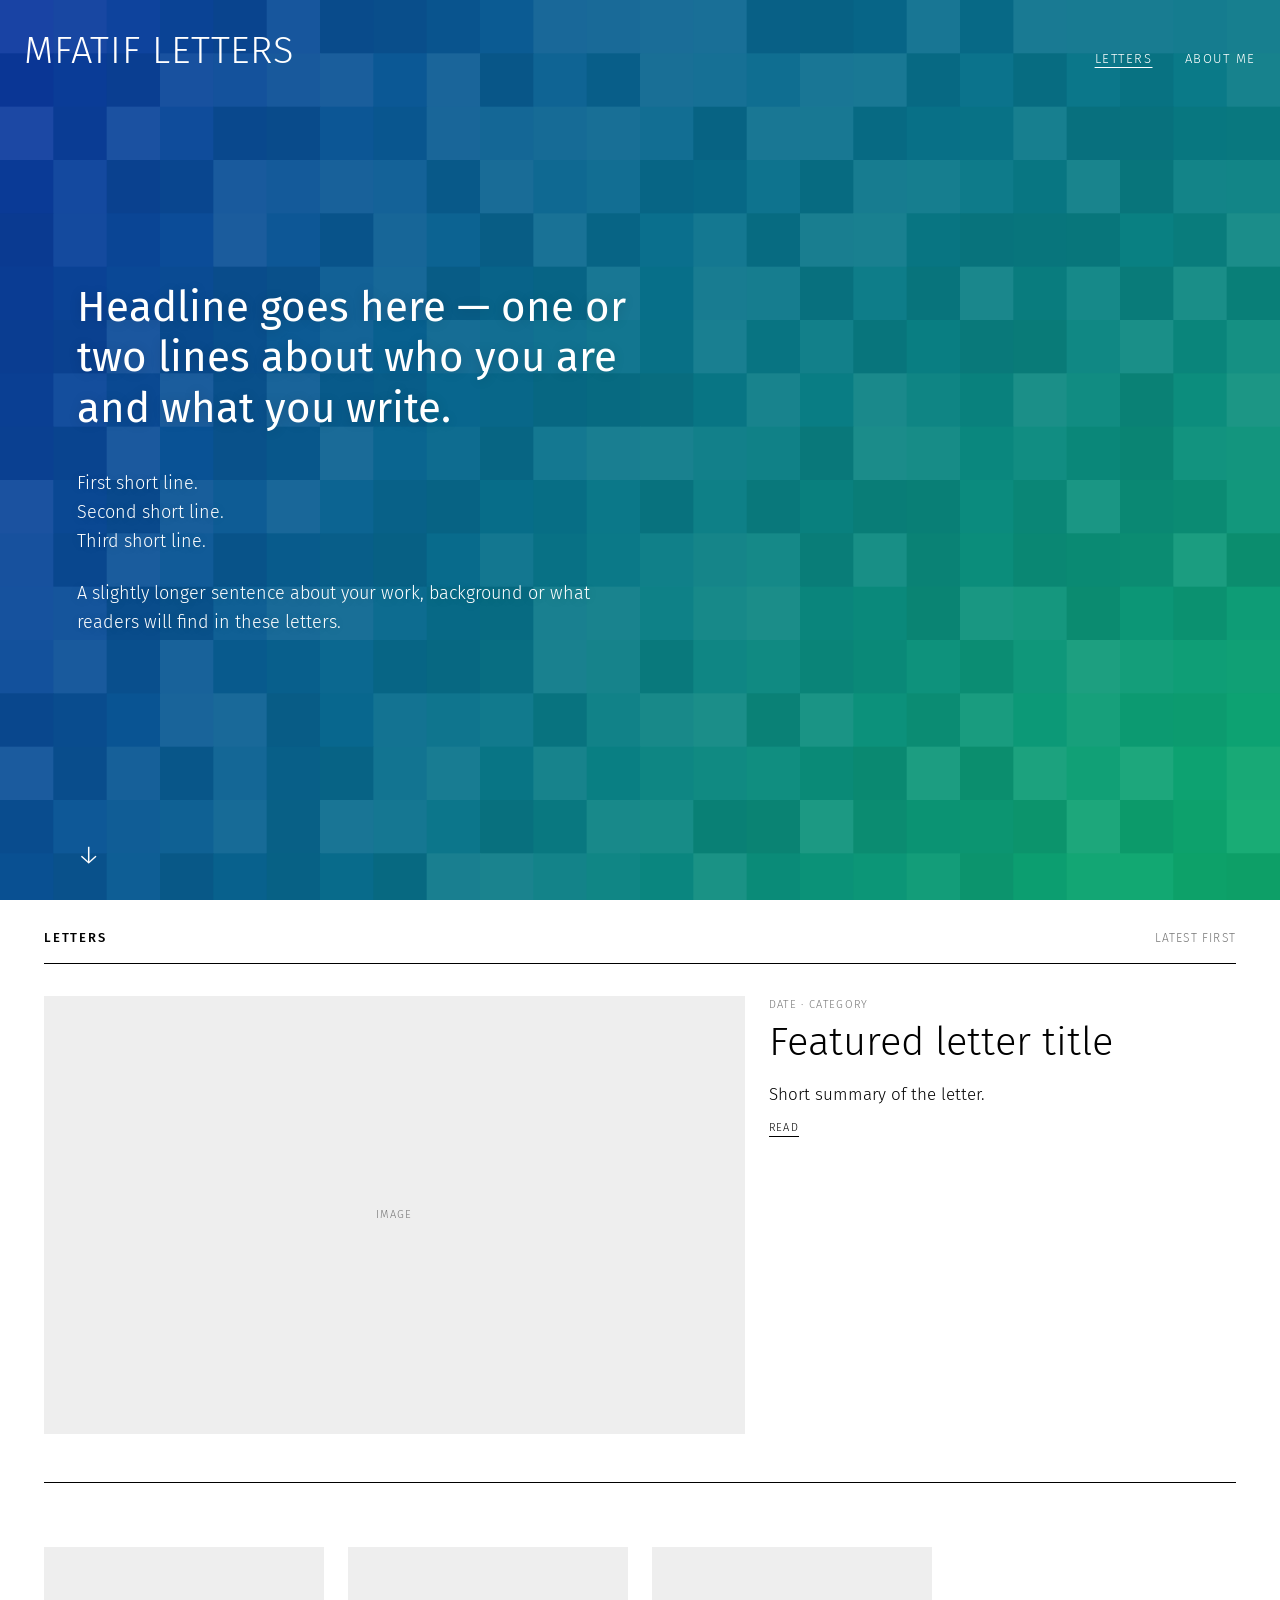
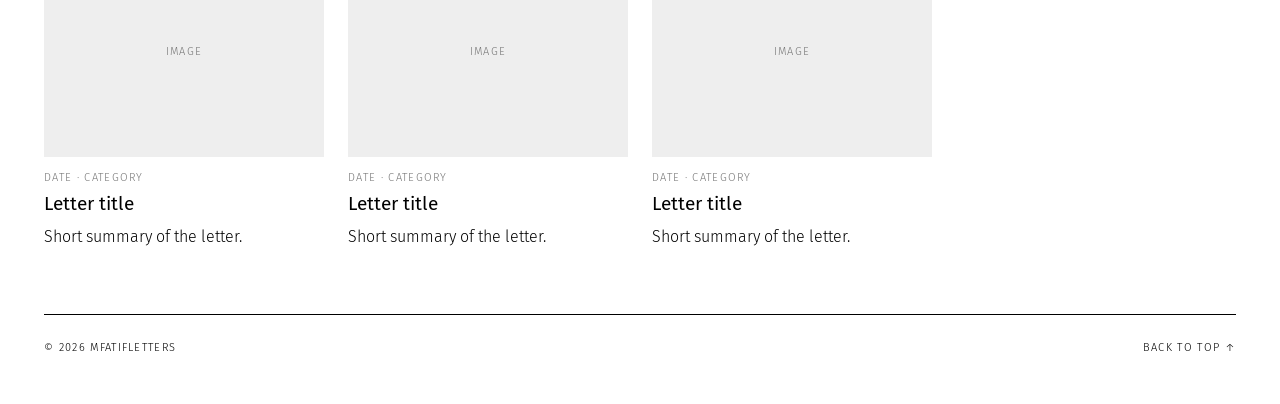
==== index.html @ e20441d6 "Add blue-green tile hero to Letters page and switch to Fira Sans - Full-screen canvas grid that flow" ====
<!doctype html>
<html lang="en">
<head>
  <meta charset="utf-8">
  <meta name="viewport" content="width=device-width, initial-scale=1">
  <title>mfatifletters</title>
  <link rel="preconnect" href="https://fonts.googleapis.com">
  <link rel="preconnect" href="https://fonts.gstatic.com" crossorigin>
  <link href="https://fonts.googleapis.com/css2?family=Fira+Sans:ital,wght@0,300;0,400;0,500;1,300&display=swap" rel="stylesheet">
  <link rel="stylesheet" href="assets/style.css">
</head>
<body id="top">
  <section class="hero">
    <canvas aria-hidden="true"></canvas>
    <div class="hero-bar">
      <a class="hero-name" href="index.html">mfatif letters</a>
      <nav class="hero-nav">
        <a href="index.html" class="active">Letters</a>
        <a href="about.html">About me</a>
      </nav>
    </div>
    <div class="hero-text">
      <h1>Headline goes here &mdash; one or two lines about who you are and what you write.</h1>
      <p>First short line.<br>Second short line.<br>Third short line.</p>
      <p>A slightly longer sentence about your work, background or what readers will find in these letters.</p>
    </div>
    <a class="hero-down" href="#letters" aria-label="Scroll to letters">&darr;</a>
  </section>

  <div class="wrap">
    <main>
      <div class="section-title" id="letters"><h2>Letters</h2><span>Latest first</span></div>

      <!-- Featured (newest) letter -->
      <article class="feature">
        <a href="letters/sample-letter.html" class="thumb"></a>
        <div>
          <div class="meta">Date &middot; Category</div>
          <h2><a href="letters/sample-letter.html">Featured letter title</a></h2>
          <p>Short summary of the letter.</p>
          <a class="more" href="letters/sample-letter.html">Read</a>
        </div>
      </article>

      <!-- All other letters: copy one <article class="card"> block per letter -->
      <section class="grid">
        <article class="card">
          <a href="letters/sample-letter.html" class="thumb"></a>
          <div class="meta">Date &middot; Category</div>
          <h2><a href="letters/sample-letter.html">Letter title</a></h2>
          <p>Short summary of the letter.</p>
        </article>
        <article class="card">
          <a href="letters/sample-letter.html" class="thumb"></a>
          <div class="meta">Date &middot; Category</div>
          <h2><a href="letters/sample-letter.html">Letter title</a></h2>
          <p>Short summary of the letter.</p>
        </article>
        <article class="card">
          <a href="letters/sample-letter.html" class="thumb"></a>
          <div class="meta">Date &middot; Category</div>
          <h2><a href="letters/sample-letter.html">Letter title</a></h2>
          <p>Short summary of the letter.</p>
        </article>
      </section>
    </main>
    <footer class="site-footer">
      <span>&copy; 2026 mfatifletters</span>
      <a href="#top">Back to top &uarr;</a>
    </footer>
  </div>
  <script src="assets/hero.js"></script>
</body>
</html>
---- assets/style.css ----
/* mfatifletters — black & white, after the Socks Studio visual atlas layout */
:root {
  --ink: #000;
  --paper: #fff;
  --grey: #777;
  --empty: #eee;
  --rule: #000;
  --gutter: 24px;
  --sans: "Fira Sans", "Helvetica Neue", Helvetica, Arial, sans-serif;
  --serif: var(--sans);
}

* { box-sizing: border-box; }

html { scroll-behavior: smooth; }
html, body {
  margin: 0;
  background: var(--paper);
  color: var(--ink);
  font-family: var(--sans);
  font-size: 16px;
  font-weight: 300;
  line-height: 1.6;
}

a { color: inherit; text-decoration: none; }
a:hover { text-decoration: underline; }

.wrap { max-width: 1240px; margin: 0 auto; padding: 0 var(--gutter); }

/* Header */
.site-header { border-bottom: 1px solid var(--rule); padding: 36px 0 0; }
.brand {
  display: flex; justify-content: space-between; align-items: flex-end;
  flex-wrap: wrap; gap: 12px; padding-bottom: 24px;
}
.logo {
  font-size: clamp(28px, 4vw, 40px);
  font-weight: 300; letter-spacing: .02em; line-height: 1;
  text-transform: uppercase;
}
.logo:hover { text-decoration: none; }
.tagline { font-style: italic; color: var(--grey); max-width: 320px; margin: 0; }

.nav { border-top: 1px solid var(--rule); display: flex; flex-wrap: wrap; }
.nav a {
  padding: 10px 0; margin-right: 36px;
  font-size: 12px; letter-spacing: .12em; text-transform: uppercase;
}
.nav a.active { font-weight: 500; text-decoration: underline; text-underline-offset: 4px; }

/* Section title bar */
.section-title {
  display: flex; justify-content: space-between; align-items: baseline;
  flex-wrap: wrap; gap: 4px 12px;
  padding: 28px 0 14px; border-bottom: 1px solid var(--rule); margin-bottom: 32px;
}
.section-title h1, .section-title h2 { margin: 0; font-size: 13px; letter-spacing: .14em; text-transform: uppercase; font-weight: 500; }
.section-title span { font-size: 12px; color: var(--grey); text-transform: uppercase; letter-spacing: .1em; }

/* Image box. Empty boxes show a grey "Image" placeholder;
   put an <img> inside to show a picture (shown in black & white). */
.thumb {
  display: block; position: relative; overflow: hidden;
  aspect-ratio: 4 / 3; background: var(--empty); margin-bottom: 12px;
}
.thumb:empty::after {
  content: "Image"; position: absolute; inset: 0;
  display: flex; align-items: center; justify-content: center;
  font-size: 11px; letter-spacing: .12em; text-transform: uppercase; color: var(--grey);
}
.thumb img { width: 100%; height: 100%; object-fit: cover; display: block; filter: grayscale(1) contrast(1.1); }

/* Letter cards */
.grid {
  display: grid;
  grid-template-columns: repeat(auto-fill, minmax(min(260px, 100%), 1fr));
  gap: 48px var(--gutter);
  margin-bottom: 64px;
}
.meta { font-size: 11px; letter-spacing: .12em; text-transform: uppercase; color: var(--grey); margin-bottom: 6px; }
.card h2 { font-size: 19px; line-height: 1.25; margin: 0 0 8px; font-weight: 400; }
.card p { margin: 0; }
.more { display: inline-block; margin-top: 10px; font-size: 11px; letter-spacing: .12em; text-transform: uppercase; border-bottom: 1px solid var(--ink); }
.more:hover { text-decoration: none; }

/* Featured letter (top of the Letters page) */
.feature {
  display: grid; grid-template-columns: minmax(0,3fr) minmax(0,2fr); align-items: start;
  gap: var(--gutter); margin-bottom: 64px; border-bottom: 1px solid var(--rule); padding-bottom: 48px;
}
.feature .thumb { aspect-ratio: 16 / 10; margin: 0; }
.feature h2 { font-size: clamp(26px, 4vw, 40px); line-height: 1.15; font-weight: 300; margin: 0 0 16px; }
.feature p { font-size: 17px; margin: 0; }

/* About page */
.about { display: grid; grid-template-columns: minmax(0,1fr) minmax(0,2fr); align-items: start; gap: 48px; margin-bottom: 80px; }
.about aside { font-size: 12px; letter-spacing: .1em; text-transform: uppercase; }
.about .thumb { aspect-ratio: 3 / 4; margin-bottom: 20px; }
.about dl { margin: 0; }
.about dt { color: var(--grey); margin-top: 16px; }
.about dd { margin: 4px 0 0; }

/* Long text (About body and letter pages) */
.prose { font-size: 18px; line-height: 1.65; }
.prose > :first-child { margin-top: 0; }
.prose h2 {
  font-family: var(--sans); font-size: 13px; letter-spacing: .14em; text-transform: uppercase;
  margin: 40px 0 12px; padding-top: 12px; border-top: 1px solid var(--rule);
}
.prose ul { padding-left: 1.1em; }
.prose li { margin-bottom: 12px; }
.prose blockquote { margin: 32px 0; padding: 0 0 0 20px; border-left: 3px solid var(--ink); font-style: italic; }

/* Single letter page */
.letter { max-width: 760px; margin: 0 auto 80px; }
.letter > .thumb { aspect-ratio: 16 / 9; margin-bottom: 28px; }
.letter h1 { font-size: clamp(30px, 5vw, 48px); line-height: 1.12; font-weight: 300; margin: 8px 0 24px; }
.back { display: inline-block; margin-bottom: 24px; font-size: 11px; letter-spacing: .12em; text-transform: uppercase; }
.source { font-family: var(--sans); font-size: 12px; letter-spacing: .1em; text-transform: uppercase; margin-top: 40px; }
.source a { border-bottom: 1px solid var(--ink); }

/* Footer */
.site-footer {
  border-top: 1px solid var(--rule); padding: 24px 0 48px;
  font-size: 11px; letter-spacing: .12em; text-transform: uppercase;
  display: flex; justify-content: space-between; flex-wrap: wrap; gap: 12px;
}

/* Full-screen tile visual (Letters page) — the only place with colour */
.hero {
  position: relative; min-height: 100vh; min-height: 100svh; overflow: hidden;
  background: linear-gradient(120deg, #0c34a0, #08708c, #0eaa6e);
  color: #fff; display: flex; flex-direction: column; cursor: pointer;
}
.hero canvas { position: absolute; inset: 0; width: 100%; height: 100%; display: block; }
.hero > :not(canvas) { position: relative; }
.hero a { color: #fff; }
.hero-bar {
  display: flex; justify-content: space-between; align-items: baseline; flex-wrap: wrap; gap: 8px 24px;
  padding: 20px var(--gutter);
}
.hero-name { font-size: clamp(26px, 3vw, 38px); font-weight: 300; text-transform: uppercase; letter-spacing: .02em; }
.hero-name:hover { text-decoration: none; }
.hero-nav a { margin-left: 28px; font-size: 13px; letter-spacing: .12em; text-transform: uppercase; }
.hero-nav a:first-child { margin-left: 0; }
.hero-nav a.active { text-decoration: underline; text-underline-offset: 4px; }
.hero-text {
  max-width: 720px; margin: auto 0; padding: 40px var(--gutter) 40px max(var(--gutter), 6vw);
  text-shadow: 0 1px 12px rgba(0, 0, 0, .15); cursor: auto;
}
.hero-text h1 { font-size: clamp(28px, 3.4vw, 42px); font-weight: 400; line-height: 1.2; margin: 0 0 36px; }
.hero-text p { font-size: 18px; margin: 0 0 24px; max-width: 560px; }
.hero-down {
  align-self: flex-start; margin: 0 0 32px max(var(--gutter), 6vw);
  font-size: 26px; line-height: 1;
}
.hero-down:hover { text-decoration: none; transform: translateY(3px); }

@media (max-width: 760px) {
  :root { --gutter: 16px; }
  .feature, .about { grid-template-columns: minmax(0,1fr); }
}
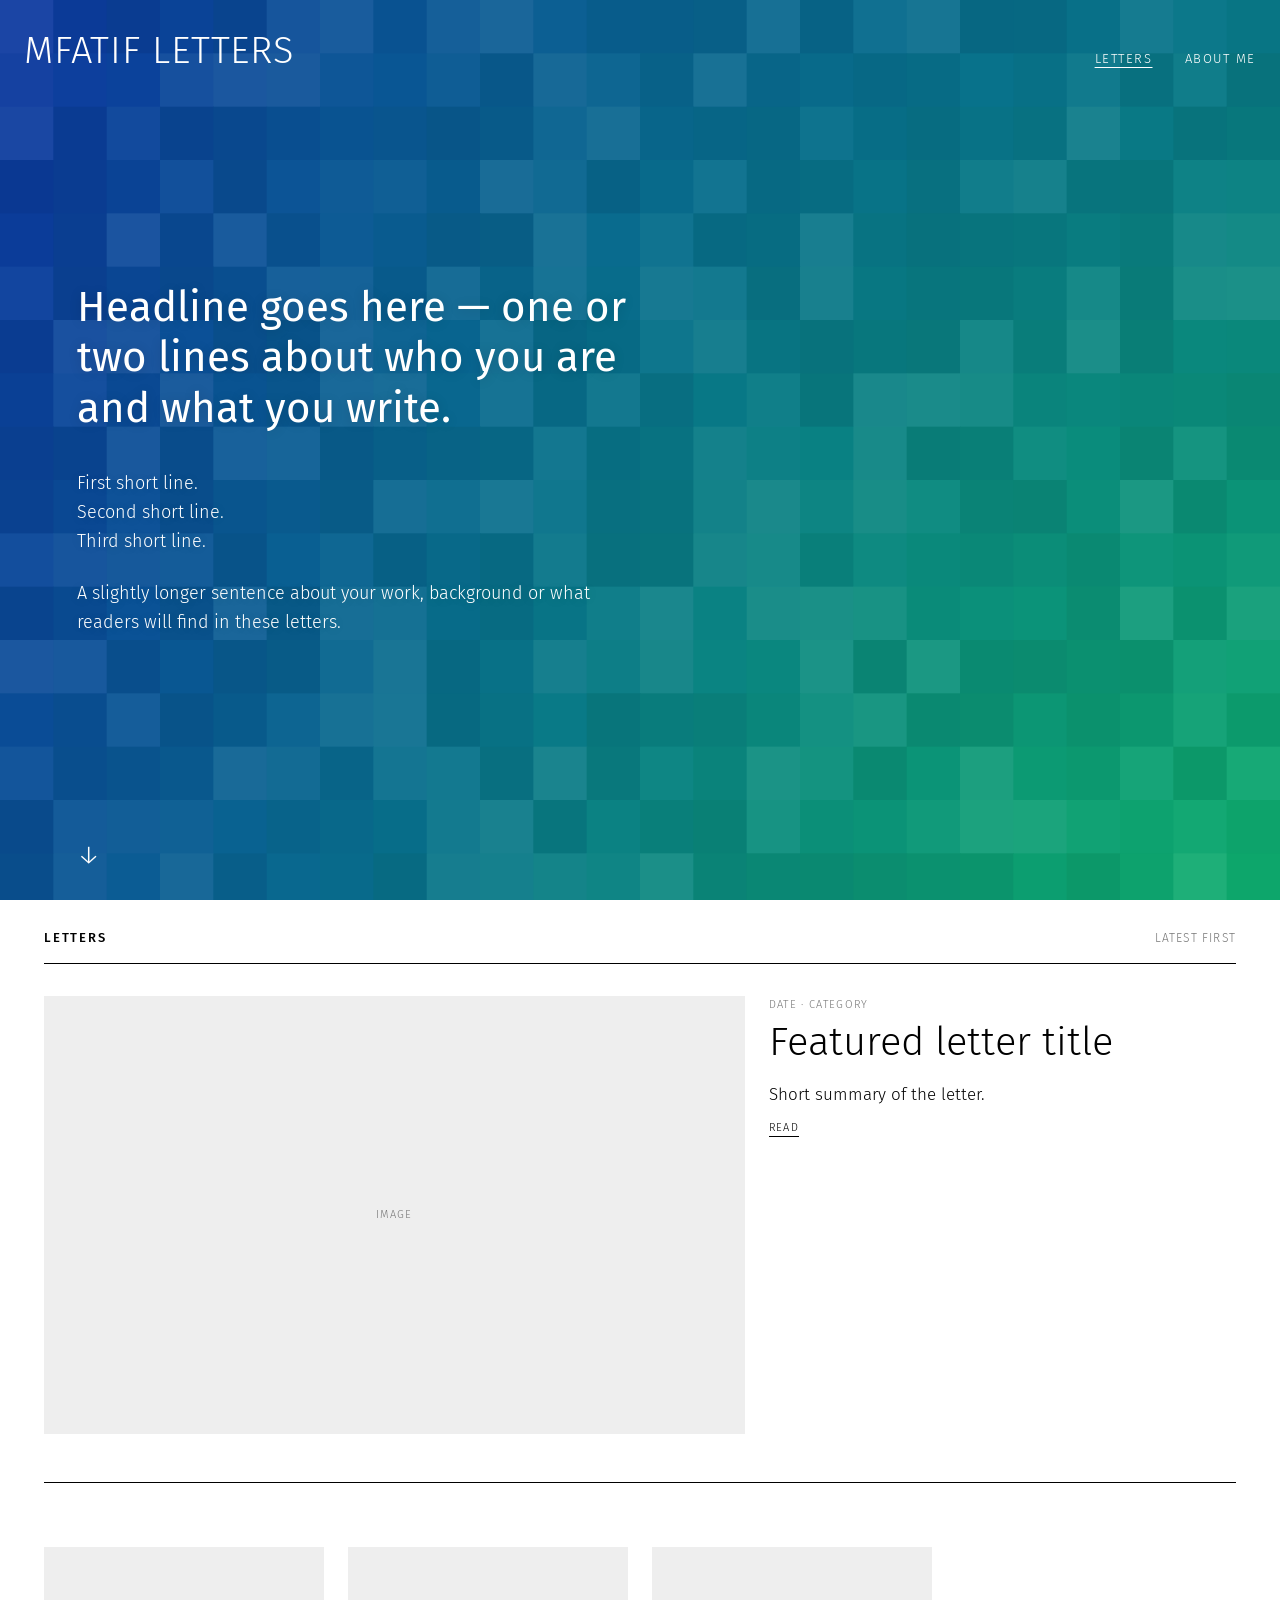
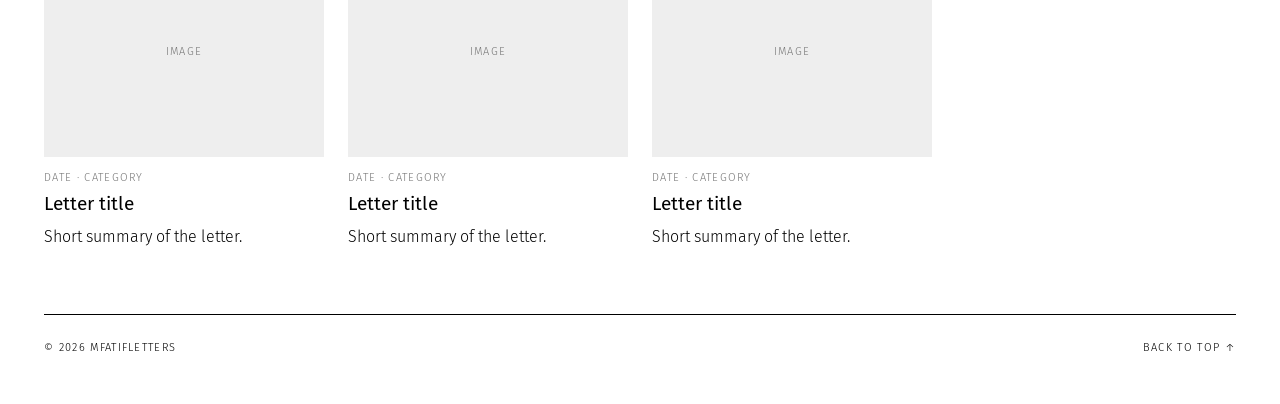
==== commit 48c5155a: "Version asset links so browsers fetch fresh CSS/JS after each update GitHub Pages lets browsers cach" ====
--- a/index.html
+++ b/index.html
@@ -7,7 +7,7 @@
   <link rel="preconnect" href="https://fonts.googleapis.com">
   <link rel="preconnect" href="https://fonts.gstatic.com" crossorigin>
   <link href="https://fonts.googleapis.com/css2?family=Fira+Sans:ital,wght@0,300;0,400;0,500;1,300&display=swap" rel="stylesheet">
-  <link rel="stylesheet" href="assets/style.css">
+  <link rel="stylesheet" href="assets/style.css?v=202610271612">
 </head>
 <body id="top">
   <section class="hero">
@@ -69,6 +69,6 @@
       <a href="#top">Back to top &uarr;</a>
     </footer>
   </div>
-  <script src="assets/hero.js"></script>
+  <script src="assets/hero.js?v=202610271612"></script>
 </body>
 </html>
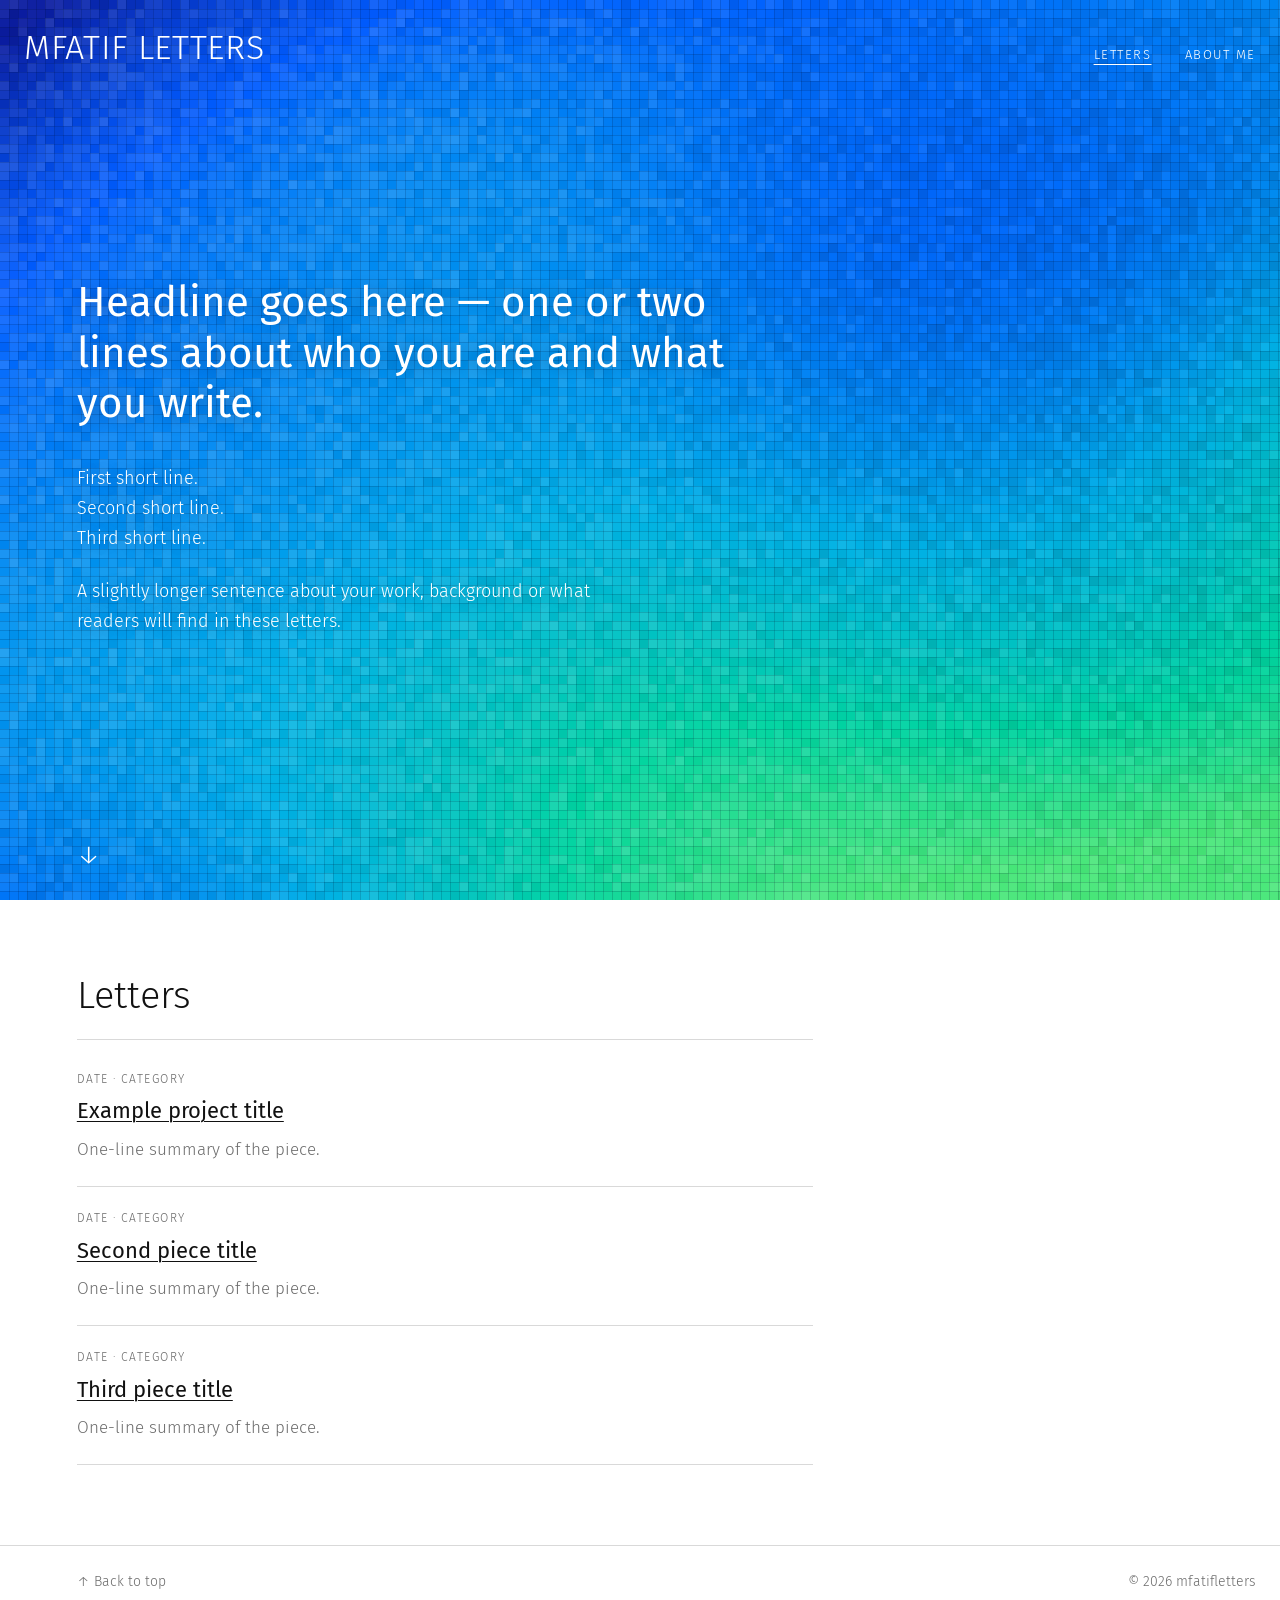
==== commit 28e74f88: "Finer, more vibrant tile hero; text-only Letters list; plain project and About pages - Hero: 9px til" ====
--- a/index.html
+++ b/index.html
@@ -7,18 +7,18 @@
   <link rel="preconnect" href="https://fonts.googleapis.com">
   <link rel="preconnect" href="https://fonts.gstatic.com" crossorigin>
   <link href="https://fonts.googleapis.com/css2?family=Fira+Sans:ital,wght@0,300;0,400;0,500;1,300&display=swap" rel="stylesheet">
-  <link rel="stylesheet" href="assets/style.css?v=202610271612">
+  <link rel="stylesheet" href="assets/style.css?v=202610271624">
 </head>
 <body id="top">
   <section class="hero">
     <canvas aria-hidden="true"></canvas>
-    <div class="hero-bar">
-      <a class="hero-name" href="index.html">mfatif letters</a>
-      <nav class="hero-nav">
-        <a href="index.html" class="active">Letters</a>
+    <header class="top">
+      <a class="name" href="index.html">mfatif letters</a>
+      <nav class="menu">
+        <a href="index.html#letters" class="active">Letters</a>
         <a href="about.html">About me</a>
       </nav>
-    </div>
+    </header>
     <div class="hero-text">
       <h1>Headline goes here &mdash; one or two lines about who you are and what you write.</h1>
       <p>First short line.<br>Second short line.<br>Third short line.</p>
@@ -27,48 +27,32 @@
     <a class="hero-down" href="#letters" aria-label="Scroll to letters">&darr;</a>
   </section>
 
-  <div class="wrap">
-    <main>
-      <div class="section-title" id="letters"><h2>Letters</h2><span>Latest first</span></div>
+  <main class="page" id="letters">
+    <h2 class="section-head">Letters</h2>
+    <!-- One <li> per piece of writing, newest first. Each title links to its own page in letters/. -->
+    <ul class="letters">
+      <li>
+        <span class="date">Date &middot; Category</span>
+        <a href="letters/example-project.html">Example project title</a>
+        <p>One-line summary of the piece.</p>
+      </li>
+      <li>
+        <span class="date">Date &middot; Category</span>
+        <a href="letters/example-project.html">Second piece title</a>
+        <p>One-line summary of the piece.</p>
+      </li>
+      <li>
+        <span class="date">Date &middot; Category</span>
+        <a href="letters/example-project.html">Third piece title</a>
+        <p>One-line summary of the piece.</p>
+      </li>
+    </ul>
+  </main>
 
-      <!-- Featured (newest) letter -->
-      <article class="feature">
-        <a href="letters/sample-letter.html" class="thumb"></a>
-        <div>
-          <div class="meta">Date &middot; Category</div>
-          <h2><a href="letters/sample-letter.html">Featured letter title</a></h2>
-          <p>Short summary of the letter.</p>
-          <a class="more" href="letters/sample-letter.html">Read</a>
-        </div>
-      </article>
-
-      <!-- All other letters: copy one <article class="card"> block per letter -->
-      <section class="grid">
-        <article class="card">
-          <a href="letters/sample-letter.html" class="thumb"></a>
-          <div class="meta">Date &middot; Category</div>
-          <h2><a href="letters/sample-letter.html">Letter title</a></h2>
-          <p>Short summary of the letter.</p>
-        </article>
-        <article class="card">
-          <a href="letters/sample-letter.html" class="thumb"></a>
-          <div class="meta">Date &middot; Category</div>
-          <h2><a href="letters/sample-letter.html">Letter title</a></h2>
-          <p>Short summary of the letter.</p>
-        </article>
-        <article class="card">
-          <a href="letters/sample-letter.html" class="thumb"></a>
-          <div class="meta">Date &middot; Category</div>
-          <h2><a href="letters/sample-letter.html">Letter title</a></h2>
-          <p>Short summary of the letter.</p>
-        </article>
-      </section>
-    </main>
-    <footer class="site-footer">
-      <span>&copy; 2026 mfatifletters</span>
-      <a href="#top">Back to top &uarr;</a>
-    </footer>
-  </div>
-  <script src="assets/hero.js?v=202610271612"></script>
+  <footer class="foot">
+    <a href="#top">&uarr; Back to top</a>
+    <span>&copy; 2026 mfatifletters</span>
+  </footer>
+  <script src="assets/hero.js?v=202610271624"></script>
 </body>
 </html>
--- a/assets/style.css
+++ b/assets/style.css
@@ -1,13 +1,17 @@
-/* mfatifletters — black & white, after the Socks Studio visual atlas layout */
+/* mfatifletters — black & white with a touch of blue → green */
 :root {
-  --ink: #000;
+  --ink: #111;
   --paper: #fff;
-  --grey: #777;
+  --grey: #6b6b6b;
+  --line: #d9d9d9;
   --empty: #eee;
-  --rule: #000;
+  --blue: #005cff;
+  --teal: #00a7c4;
+  --green: #00c98a;
+  --accent: linear-gradient(90deg, var(--blue), var(--teal), var(--green));
   --gutter: 24px;
+  --indent: max(var(--gutter), 6vw);
   --sans: "Fira Sans", "Helvetica Neue", Helvetica, Arial, sans-serif;
-  --serif: var(--sans);
 }
 
 * { box-sizing: border-box; }
@@ -18,146 +22,89 @@
   background: var(--paper);
   color: var(--ink);
   font-family: var(--sans);
-  font-size: 16px;
+  font-size: 17px;
   font-weight: 300;
-  line-height: 1.6;
+  line-height: 1.65;
 }
 
-a { color: inherit; text-decoration: none; }
-a:hover { text-decoration: underline; }
+a { color: inherit; text-decoration: underline; text-decoration-thickness: 1px; text-underline-offset: 3px; }
+a:hover { color: var(--blue); text-decoration-color: var(--green); }
 
-.wrap { max-width: 1240px; margin: 0 auto; padding: 0 var(--gutter); }
+/* Header on About and project pages */
+.top {
+  display: flex; justify-content: space-between; align-items: baseline; flex-wrap: wrap; gap: 8px 24px;
+  padding: 20px var(--gutter);
+  position: relative;
+}
+.top::after { content: ""; position: absolute; left: 0; right: 0; bottom: 0; height: 2px; background: var(--accent); }
+.name { font-size: clamp(24px, 3vw, 34px); text-transform: uppercase; letter-spacing: .02em; text-decoration: none; }
+.name:hover { color: inherit; }
+.menu a { margin-left: 28px; font-size: 13px; letter-spacing: .12em; text-transform: uppercase; text-decoration: none; }
+.menu a:first-child { margin-left: 0; }
+.menu a.active, .menu a:hover { text-decoration: underline; text-decoration-color: var(--teal); text-underline-offset: 5px; }
 
-/* Header */
-.site-header { border-bottom: 1px solid var(--rule); padding: 36px 0 0; }
-.brand {
-  display: flex; justify-content: space-between; align-items: flex-end;
-  flex-wrap: wrap; gap: 12px; padding-bottom: 24px;
-}
-.logo {
-  font-size: clamp(28px, 4vw, 40px);
-  font-weight: 300; letter-spacing: .02em; line-height: 1;
-  text-transform: uppercase;
-}
-.logo:hover { text-decoration: none; }
-.tagline { font-style: italic; color: var(--grey); max-width: 320px; margin: 0; }
+/* Main column, left-aligned like the hero text */
+.page { max-width: calc(760px + var(--indent)); padding: 64px var(--gutter) 40px var(--indent); }
 
-.nav { border-top: 1px solid var(--rule); display: flex; flex-wrap: wrap; }
-.nav a {
-  padding: 10px 0; margin-right: 36px;
-  font-size: 12px; letter-spacing: .12em; text-transform: uppercase;
-}
-.nav a.active { font-weight: 500; text-decoration: underline; text-underline-offset: 4px; }
+/* Letters list (main page) — text only */
+.section-head { font-size: clamp(26px, 3vw, 38px); font-weight: 300; margin: 0 0 8px; padding-bottom: 12px; border-bottom: 1px solid var(--line); }
+.letters { list-style: none; margin: 0 0 40px; padding: 0; }
+.letters li { padding: 22px 0; border-bottom: 1px solid var(--line); }
+.letters .date { display: block; font-size: 12px; letter-spacing: .12em; text-transform: uppercase; color: var(--grey); margin-bottom: 4px; }
+.letters a { font-size: 22px; font-weight: 400; }
+.letters p { margin: 6px 0 0; color: var(--grey); }
 
-/* Section title bar */
-.section-title {
-  display: flex; justify-content: space-between; align-items: baseline;
-  flex-wrap: wrap; gap: 4px 12px;
-  padding: 28px 0 14px; border-bottom: 1px solid var(--rule); margin-bottom: 32px;
-}
-.section-title h1, .section-title h2 { margin: 0; font-size: 13px; letter-spacing: .14em; text-transform: uppercase; font-weight: 500; }
-.section-title span { font-size: 12px; color: var(--grey); text-transform: uppercase; letter-spacing: .1em; }
-
-/* Image box. Empty boxes show a grey "Image" placeholder;
-   put an <img> inside to show a picture (shown in black & white). */
-.thumb {
-  display: block; position: relative; overflow: hidden;
-  aspect-ratio: 4 / 3; background: var(--empty); margin-bottom: 12px;
-}
-.thumb:empty::after {
-  content: "Image"; position: absolute; inset: 0;
-  display: flex; align-items: center; justify-content: center;
-  font-size: 11px; letter-spacing: .12em; text-transform: uppercase; color: var(--grey);
-}
-.thumb img { width: 100%; height: 100%; object-fit: cover; display: block; filter: grayscale(1) contrast(1.1); }
-
-/* Letter cards */
-.grid {
-  display: grid;
-  grid-template-columns: repeat(auto-fill, minmax(min(260px, 100%), 1fr));
-  gap: 48px var(--gutter);
-  margin-bottom: 64px;
-}
-.meta { font-size: 11px; letter-spacing: .12em; text-transform: uppercase; color: var(--grey); margin-bottom: 6px; }
-.card h2 { font-size: 19px; line-height: 1.25; margin: 0 0 8px; font-weight: 400; }
-.card p { margin: 0; }
-.more { display: inline-block; margin-top: 10px; font-size: 11px; letter-spacing: .12em; text-transform: uppercase; border-bottom: 1px solid var(--ink); }
-.more:hover { text-decoration: none; }
-
-/* Featured letter (top of the Letters page) */
-.feature {
-  display: grid; grid-template-columns: minmax(0,3fr) minmax(0,2fr); align-items: start;
-  gap: var(--gutter); margin-bottom: 64px; border-bottom: 1px solid var(--rule); padding-bottom: 48px;
-}
-.feature .thumb { aspect-ratio: 16 / 10; margin: 0; }
-.feature h2 { font-size: clamp(26px, 4vw, 40px); line-height: 1.15; font-weight: 300; margin: 0 0 16px; }
-.feature p { font-size: 17px; margin: 0; }
+/* Project page */
+.back { display: inline-block; margin-bottom: 32px; font-size: 13px; letter-spacing: .1em; text-transform: uppercase; text-decoration: none; }
+.meta { font-size: 12px; letter-spacing: .12em; text-transform: uppercase; color: var(--grey); margin: 0 0 8px; }
+.page h1 { font-size: clamp(30px, 3.6vw, 44px); font-weight: 400; line-height: 1.2; margin: 0 0 32px; }
+.prose p { margin: 0 0 22px; }
+.prose h2 { font-size: 22px; font-weight: 400; margin: 44px 0 12px; }
+.prose ul { padding-left: 1.1em; margin: 0 0 22px; }
+.prose li { margin-bottom: 10px; }
+.prose blockquote { margin: 32px 0; padding: 4px 0 4px 20px; border-left: 2px solid var(--teal); color: var(--grey); }
+.prose .lead { font-size: 20px; }
 
 /* About page */
-.about { display: grid; grid-template-columns: minmax(0,1fr) minmax(0,2fr); align-items: start; gap: 48px; margin-bottom: 80px; }
-.about aside { font-size: 12px; letter-spacing: .1em; text-transform: uppercase; }
-.about .thumb { aspect-ratio: 3 / 4; margin-bottom: 20px; }
-.about dl { margin: 0; }
-.about dt { color: var(--grey); margin-top: 16px; }
-.about dd { margin: 4px 0 0; }
-
-/* Long text (About body and letter pages) */
-.prose { font-size: 18px; line-height: 1.65; }
-.prose > :first-child { margin-top: 0; }
-.prose h2 {
-  font-family: var(--sans); font-size: 13px; letter-spacing: .14em; text-transform: uppercase;
-  margin: 40px 0 12px; padding-top: 12px; border-top: 1px solid var(--rule);
+.about { display: grid; grid-template-columns: minmax(0, 280px) minmax(0, 1fr); gap: 48px; align-items: start; max-width: calc(1000px + var(--indent)); }
+.portrait { aspect-ratio: 3 / 4; background: var(--empty); position: relative; overflow: hidden; }
+.portrait:empty::after {
+  content: "Portrait"; position: absolute; inset: 0; display: flex; align-items: center; justify-content: center;
+  font-size: 12px; letter-spacing: .12em; text-transform: uppercase; color: var(--grey);
 }
-.prose ul { padding-left: 1.1em; }
-.prose li { margin-bottom: 12px; }
-.prose blockquote { margin: 32px 0; padding: 0 0 0 20px; border-left: 3px solid var(--ink); font-style: italic; }
-
-/* Single letter page */
-.letter { max-width: 760px; margin: 0 auto 80px; }
-.letter > .thumb { aspect-ratio: 16 / 9; margin-bottom: 28px; }
-.letter h1 { font-size: clamp(30px, 5vw, 48px); line-height: 1.12; font-weight: 300; margin: 8px 0 24px; }
-.back { display: inline-block; margin-bottom: 24px; font-size: 11px; letter-spacing: .12em; text-transform: uppercase; }
-.source { font-family: var(--sans); font-size: 12px; letter-spacing: .1em; text-transform: uppercase; margin-top: 40px; }
-.source a { border-bottom: 1px solid var(--ink); }
+.portrait img { width: 100%; height: 100%; object-fit: cover; display: block; }
 
 /* Footer */
-.site-footer {
-  border-top: 1px solid var(--rule); padding: 24px 0 48px;
-  font-size: 11px; letter-spacing: .12em; text-transform: uppercase;
+.foot {
   display: flex; justify-content: space-between; flex-wrap: wrap; gap: 12px;
+  padding: 24px var(--gutter) 40px var(--indent); border-top: 1px solid var(--line);
+  font-size: 14px; color: var(--grey);
 }
+.foot a { text-decoration: none; }
 
-/* Full-screen tile visual (Letters page) — the only place with colour */
+/* Full-screen tile visual (main page) */
 .hero {
   position: relative; min-height: 100vh; min-height: 100svh; overflow: hidden;
-  background: linear-gradient(120deg, #0c34a0, #08708c, #0eaa6e);
+  background: linear-gradient(120deg, #0a1ca0, #005cff, #00b0e6, #00d4a0);
   color: #fff; display: flex; flex-direction: column; cursor: pointer;
 }
-.hero canvas { position: absolute; inset: 0; width: 100%; height: 100%; display: block; }
+.hero canvas { position: absolute; inset: 0; display: block; }
 .hero > :not(canvas) { position: relative; }
 .hero a { color: #fff; }
-.hero-bar {
-  display: flex; justify-content: space-between; align-items: baseline; flex-wrap: wrap; gap: 8px 24px;
-  padding: 20px var(--gutter);
-}
-.hero-name { font-size: clamp(26px, 3vw, 38px); font-weight: 300; text-transform: uppercase; letter-spacing: .02em; }
-.hero-name:hover { text-decoration: none; }
-.hero-nav a { margin-left: 28px; font-size: 13px; letter-spacing: .12em; text-transform: uppercase; }
-.hero-nav a:first-child { margin-left: 0; }
-.hero-nav a.active { text-decoration: underline; text-underline-offset: 4px; }
+.hero .top::after { display: none; }
+.hero .menu a.active, .hero .menu a:hover { text-decoration-color: #fff; }
 .hero-text {
-  max-width: 720px; margin: auto 0; padding: 40px var(--gutter) 40px max(var(--gutter), 6vw);
-  text-shadow: 0 1px 12px rgba(0, 0, 0, .15); cursor: auto;
+  max-width: 760px; margin: auto 0; padding: 40px var(--gutter) 40px var(--indent);
+  text-shadow: 0 1px 18px rgba(0, 10, 50, .35); cursor: auto;
 }
 .hero-text h1 { font-size: clamp(28px, 3.4vw, 42px); font-weight: 400; line-height: 1.2; margin: 0 0 36px; }
 .hero-text p { font-size: 18px; margin: 0 0 24px; max-width: 560px; }
-.hero-down {
-  align-self: flex-start; margin: 0 0 32px max(var(--gutter), 6vw);
-  font-size: 26px; line-height: 1;
-}
-.hero-down:hover { text-decoration: none; transform: translateY(3px); }
+.hero-down { align-self: flex-start; margin: 0 0 32px var(--indent); font-size: 26px; line-height: 1; text-decoration: none; }
+.hero-down:hover { transform: translateY(3px); }
 
 @media (max-width: 760px) {
-  :root { --gutter: 16px; }
-  .feature, .about { grid-template-columns: minmax(0,1fr); }
+  :root { --gutter: 18px; }
+  .page { padding-top: 44px; }
+  .about { grid-template-columns: minmax(0, 1fr); gap: 28px; }
+  .portrait { max-width: 280px; }
 }
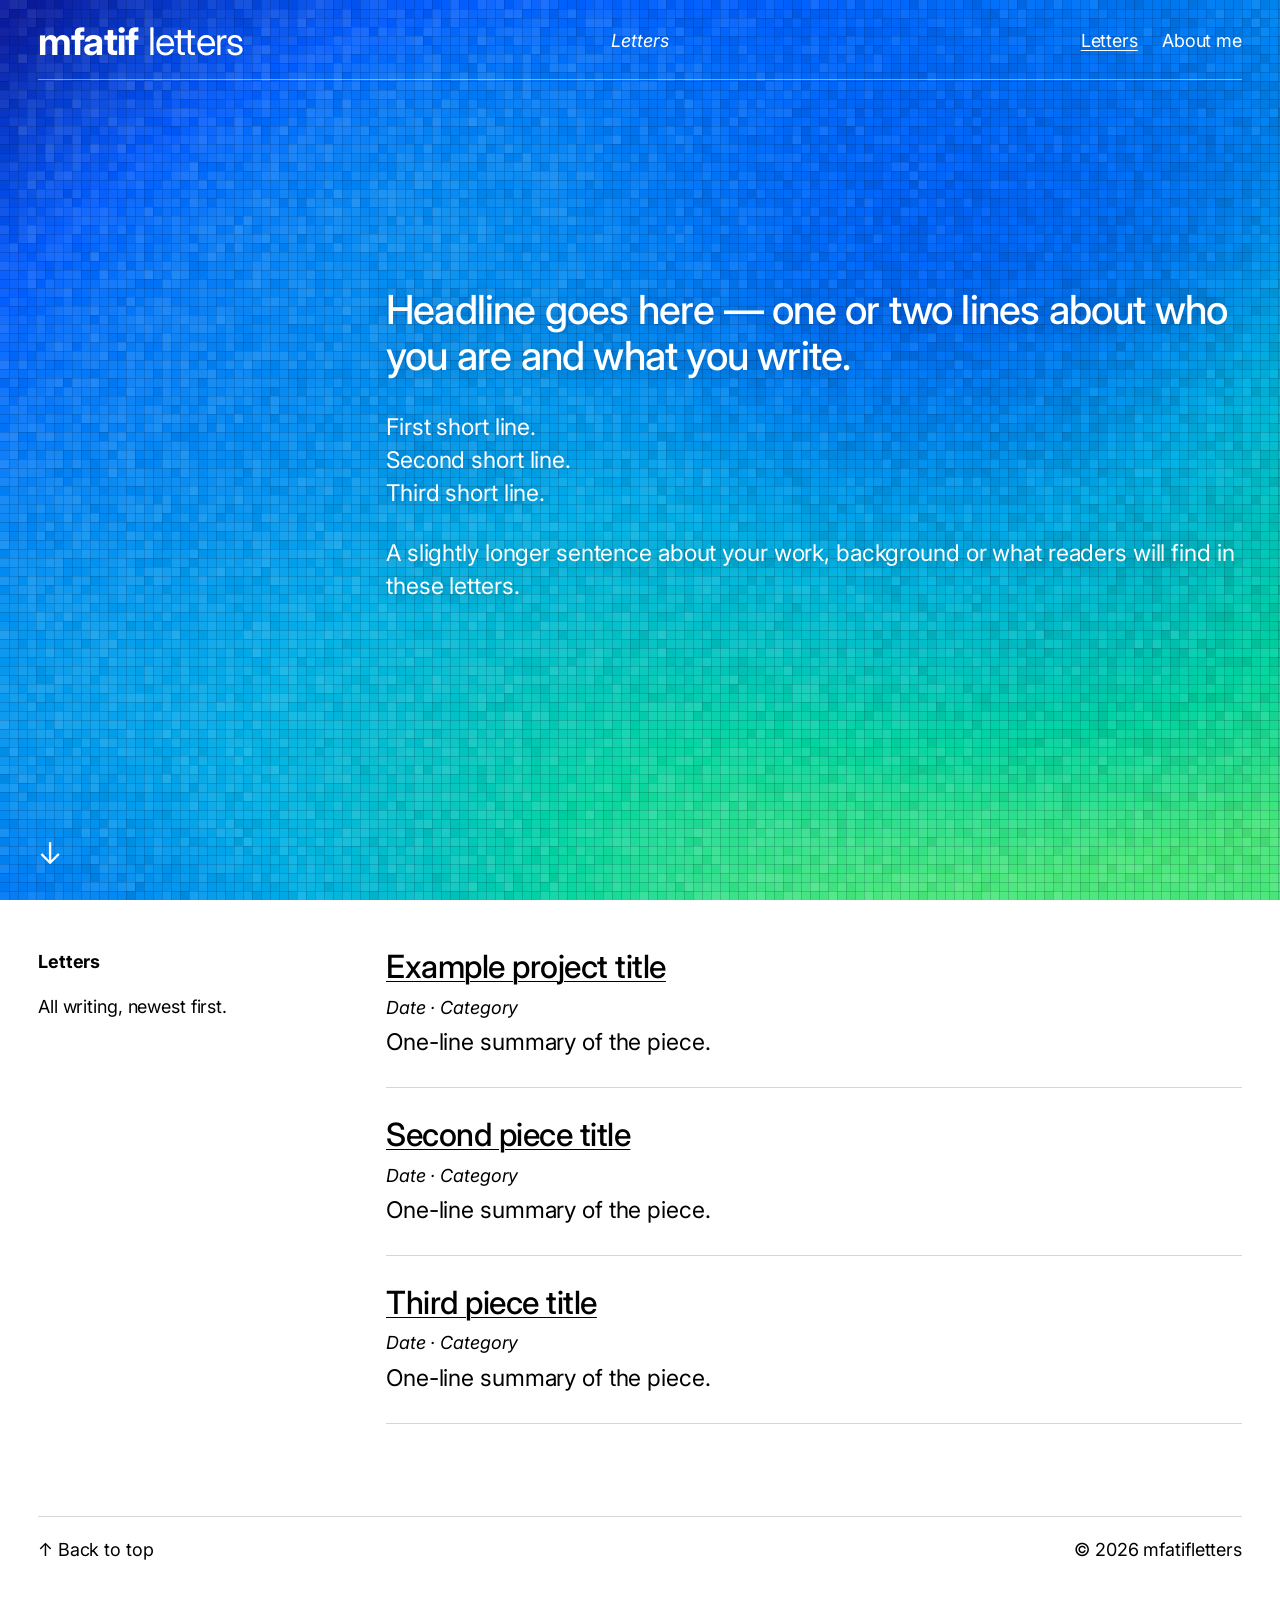
==== commit 23b3d92a: "Apply e-flux-style typography and layout to all pages - Inter at 23px regular, tight leading; bold f" ====
--- a/index.html
+++ b/index.html
@@ -6,14 +6,15 @@
   <title>mfatifletters</title>
   <link rel="preconnect" href="https://fonts.googleapis.com">
   <link rel="preconnect" href="https://fonts.gstatic.com" crossorigin>
-  <link href="https://fonts.googleapis.com/css2?family=Fira+Sans:ital,wght@0,300;0,400;0,500;1,300&display=swap" rel="stylesheet">
-  <link rel="stylesheet" href="assets/style.css?v=202610271624">
+  <link href="https://fonts.googleapis.com/css2?family=Inter:ital,wght@0,400;0,500;0,700;1,400&display=swap" rel="stylesheet">
+  <link rel="stylesheet" href="assets/style.css?v=202610271630">
 </head>
 <body id="top">
   <section class="hero">
     <canvas aria-hidden="true"></canvas>
     <header class="top">
-      <a class="name" href="index.html">mfatif letters</a>
+      <a class="name" href="index.html"><b>mfatif</b> letters</a>
+      <span class="crumb">Letters</span>
       <nav class="menu">
         <a href="index.html#letters" class="active">Letters</a>
         <a href="about.html">About me</a>
@@ -27,32 +28,37 @@
     <a class="hero-down" href="#letters" aria-label="Scroll to letters">&darr;</a>
   </section>
 
-  <main class="page" id="letters">
-    <h2 class="section-head">Letters</h2>
-    <!-- One <li> per piece of writing, newest first. Each title links to its own page in letters/. -->
-    <ul class="letters">
-      <li>
-        <span class="date">Date &middot; Category</span>
-        <a href="letters/example-project.html">Example project title</a>
-        <p>One-line summary of the piece.</p>
-      </li>
-      <li>
-        <span class="date">Date &middot; Category</span>
-        <a href="letters/example-project.html">Second piece title</a>
-        <p>One-line summary of the piece.</p>
-      </li>
-      <li>
-        <span class="date">Date &middot; Category</span>
-        <a href="letters/example-project.html">Third piece title</a>
-        <p>One-line summary of the piece.</p>
-      </li>
-    </ul>
+  <main class="layout" id="letters">
+    <aside class="side">
+      <h2>Letters</h2>
+      <p>All writing, newest first.</p>
+    </aside>
+    <div class="body">
+      <!-- One <li> per piece of writing, newest first. Each title links to its own page in letters/. -->
+      <ul class="letters">
+        <li>
+          <a href="letters/example-project.html">Example project title</a>
+          <span class="meta">Date &middot; Category</span>
+          <p>One-line summary of the piece.</p>
+        </li>
+        <li>
+          <a href="letters/example-project.html">Second piece title</a>
+          <span class="meta">Date &middot; Category</span>
+          <p>One-line summary of the piece.</p>
+        </li>
+        <li>
+          <a href="letters/example-project.html">Third piece title</a>
+          <span class="meta">Date &middot; Category</span>
+          <p>One-line summary of the piece.</p>
+        </li>
+      </ul>
+    </div>
   </main>
 
   <footer class="foot">
     <a href="#top">&uarr; Back to top</a>
     <span>&copy; 2026 mfatifletters</span>
   </footer>
-  <script src="assets/hero.js?v=202610271624"></script>
+  <script src="assets/hero.js?v=202610271630"></script>
 </body>
 </html>
--- a/assets/style.css
+++ b/assets/style.css
@@ -1,17 +1,18 @@
-/* mfatifletters — black & white with a touch of blue → green */
+/* mfatifletters — e-flux-style type and layout: black & white with a touch of blue → green */
 :root {
-  --ink: #111;
+  --ink: #000;
   --paper: #fff;
   --grey: #6b6b6b;
-  --line: #d9d9d9;
+  --line: #d6d6d6;
   --empty: #eee;
   --blue: #005cff;
   --teal: #00a7c4;
   --green: #00c98a;
   --accent: linear-gradient(90deg, var(--blue), var(--teal), var(--green));
-  --gutter: 24px;
-  --indent: max(var(--gutter), 6vw);
-  --sans: "Fira Sans", "Helvetica Neue", Helvetica, Arial, sans-serif;
+  --gutter: 38px;
+  --side: 300px;          /* left details column */
+  --body: 1120px;         /* max width of the main text column */
+  --sans: "Inter", "Helvetica Neue", Helvetica, Arial, sans-serif;
 }
 
 * { box-sizing: border-box; }
@@ -22,63 +23,71 @@
   background: var(--paper);
   color: var(--ink);
   font-family: var(--sans);
-  font-size: 17px;
-  font-weight: 300;
-  line-height: 1.65;
+  font-size: 23px;
+  font-weight: 400;
+  line-height: 1.42;
+  letter-spacing: -0.005em;
 }
 
 a { color: inherit; text-decoration: underline; text-decoration-thickness: 1px; text-underline-offset: 3px; }
 a:hover { color: var(--blue); text-decoration-color: var(--green); }
+b, strong { font-weight: 700; }
 
-/* Header on About and project pages */
+/* Header: "mfatif letters" left, current page in italics centre, menu right */
 .top {
-  display: flex; justify-content: space-between; align-items: baseline; flex-wrap: wrap; gap: 8px 24px;
-  padding: 20px var(--gutter);
-  position: relative;
+  display: grid; grid-template-columns: 1fr auto 1fr; align-items: center; gap: 12px 24px;
+  padding: 22px var(--gutter) 20px;
+  background: var(--paper);
+  position: sticky; top: 0; z-index: 10;
 }
-.top::after { content: ""; position: absolute; left: 0; right: 0; bottom: 0; height: 2px; background: var(--accent); }
-.name { font-size: clamp(24px, 3vw, 34px); text-transform: uppercase; letter-spacing: .02em; text-decoration: none; }
+.top::after { content: ""; position: absolute; left: var(--gutter); right: var(--gutter); bottom: 0; height: 1px; background: var(--accent); }
+.name { font-size: 38px; line-height: 1; letter-spacing: -0.02em; text-decoration: none; white-space: nowrap; }
+.name b { font-weight: 700; }
 .name:hover { color: inherit; }
-.menu a { margin-left: 28px; font-size: 13px; letter-spacing: .12em; text-transform: uppercase; text-decoration: none; }
-.menu a:first-child { margin-left: 0; }
-.menu a.active, .menu a:hover { text-decoration: underline; text-decoration-color: var(--teal); text-underline-offset: 5px; }
+.crumb { font-size: 18px; font-style: italic; text-align: center; }
+.menu { justify-self: end; display: flex; gap: 24px; font-size: 18px; }
+.menu a { text-decoration: none; }
+.menu a.active, .menu a:hover { text-decoration: underline; text-decoration-color: var(--teal); }
 
-/* Main column, left-aligned like the hero text */
-.page { max-width: calc(760px + var(--indent)); padding: 64px var(--gutter) 40px var(--indent); }
+/* Two-column layout: details on the left, text on the right */
+.layout {
+  display: grid; grid-template-columns: var(--side) minmax(0, var(--body));
+  gap: 48px; padding: 48px var(--gutter) 64px;
+}
+.side { font-size: 18px; line-height: 1.5; }
+.side h2, .side dt { font-size: 18px; font-weight: 700; margin: 0; }
+.side dl { margin: 0; }
+.side dd { margin: 0 0 22px; }
+.side .back { display: inline-block; margin-top: 8px; }
+
+/* Main text */
+.body > :first-child { margin-top: 0; }
+.body h1 { font-size: 40px; font-weight: 500; line-height: 1.15; letter-spacing: -0.02em; margin: 0 0 32px; }
+.body h2 { font-size: 23px; font-weight: 700; margin: 44px 0 8px; }
+.body p { margin: 0 0 28px; }
+.body ul { margin: 0 0 28px; padding-left: 1.1em; }
+.body li { margin-bottom: 8px; }
+.body blockquote { margin: 36px 0; padding-left: 24px; border-left: 2px solid var(--teal); font-style: italic; }
 
 /* Letters list (main page) — text only */
-.section-head { font-size: clamp(26px, 3vw, 38px); font-weight: 300; margin: 0 0 8px; padding-bottom: 12px; border-bottom: 1px solid var(--line); }
-.letters { list-style: none; margin: 0 0 40px; padding: 0; }
-.letters li { padding: 22px 0; border-bottom: 1px solid var(--line); }
-.letters .date { display: block; font-size: 12px; letter-spacing: .12em; text-transform: uppercase; color: var(--grey); margin-bottom: 4px; }
-.letters a { font-size: 22px; font-weight: 400; }
-.letters p { margin: 6px 0 0; color: var(--grey); }
+.body .letters { list-style: none; margin: 0; padding: 0; }
+.letters li { padding: 0 0 28px; margin: 0 0 28px; border-bottom: 1px solid var(--line); }
+.letters a { font-size: 32px; font-weight: 500; line-height: 1.2; letter-spacing: -0.015em; }
+.letters .meta { display: block; font-size: 18px; font-style: italic; margin-top: 8px; }
+.letters p { margin: 6px 0 0; }
 
-/* Project page */
-.back { display: inline-block; margin-bottom: 32px; font-size: 13px; letter-spacing: .1em; text-transform: uppercase; text-decoration: none; }
-.meta { font-size: 12px; letter-spacing: .12em; text-transform: uppercase; color: var(--grey); margin: 0 0 8px; }
-.page h1 { font-size: clamp(30px, 3.6vw, 44px); font-weight: 400; line-height: 1.2; margin: 0 0 32px; }
-.prose p { margin: 0 0 22px; }
-.prose h2 { font-size: 22px; font-weight: 400; margin: 44px 0 12px; }
-.prose ul { padding-left: 1.1em; margin: 0 0 22px; }
-.prose li { margin-bottom: 10px; }
-.prose blockquote { margin: 32px 0; padding: 4px 0 4px 20px; border-left: 2px solid var(--teal); color: var(--grey); }
-.prose .lead { font-size: 20px; }
-
-/* About page */
-.about { display: grid; grid-template-columns: minmax(0, 280px) minmax(0, 1fr); gap: 48px; align-items: start; max-width: calc(1000px + var(--indent)); }
+/* About page portrait */
 .portrait { aspect-ratio: 3 / 4; background: var(--empty); position: relative; overflow: hidden; }
 .portrait:empty::after {
   content: "Portrait"; position: absolute; inset: 0; display: flex; align-items: center; justify-content: center;
-  font-size: 12px; letter-spacing: .12em; text-transform: uppercase; color: var(--grey);
+  font-size: 16px; color: var(--grey);
 }
 .portrait img { width: 100%; height: 100%; object-fit: cover; display: block; }
 
 /* Footer */
 .foot {
   display: flex; justify-content: space-between; flex-wrap: wrap; gap: 12px;
-  padding: 24px var(--gutter) 40px var(--indent); border-top: 1px solid var(--line);
-  font-size: 14px; color: var(--grey);
+  margin: 0 var(--gutter); padding: 20px 0 40px; border-top: 1px solid var(--line); font-size: 18px;
 }
 .foot a { text-decoration: none; }
 
@@ -91,20 +100,33 @@
 .hero canvas { position: absolute; inset: 0; display: block; }
 .hero > :not(canvas) { position: relative; }
 .hero a { color: #fff; }
-.hero .top::after { display: none; }
+.hero .top { position: relative; background: none; }
+.hero .top::after { background: rgba(255, 255, 255, .45); }
 .hero .menu a.active, .hero .menu a:hover { text-decoration-color: #fff; }
 .hero-text {
-  max-width: 760px; margin: auto 0; padding: 40px var(--gutter) 40px var(--indent);
-  text-shadow: 0 1px 18px rgba(0, 10, 50, .35); cursor: auto;
+  margin: auto 0; padding: 40px var(--gutter) 40px calc(var(--gutter) + var(--side) + 48px);
+  max-width: calc(var(--gutter) + var(--side) + 48px + 900px);
+  text-shadow: 0 1px 18px rgba(0, 10, 50, .3); cursor: auto;
 }
-.hero-text h1 { font-size: clamp(28px, 3.4vw, 42px); font-weight: 400; line-height: 1.2; margin: 0 0 36px; }
-.hero-text p { font-size: 18px; margin: 0 0 24px; max-width: 560px; }
-.hero-down { align-self: flex-start; margin: 0 0 32px var(--indent); font-size: 26px; line-height: 1; text-decoration: none; }
+.hero-text h1 { font-size: 40px; font-weight: 500; line-height: 1.15; letter-spacing: -0.02em; margin: 0 0 32px; }
+.hero-text p { margin: 0 0 28px; }
+.hero-down { align-self: flex-start; margin: 0 0 32px var(--gutter); font-size: 30px; line-height: 1; text-decoration: none; }
 .hero-down:hover { transform: translateY(3px); }
 
-@media (max-width: 760px) {
+@media (max-width: 1100px) {
+  :root { --side: 220px; }
+}
+@media (max-width: 800px) {
   :root { --gutter: 18px; }
-  .page { padding-top: 44px; }
-  .about { grid-template-columns: minmax(0, 1fr); gap: 28px; }
-  .portrait { max-width: 280px; }
+  html, body { font-size: 19px; }
+  .top { grid-template-columns: 1fr auto; }
+  .crumb { display: none; }
+  .name { font-size: 28px; }
+  .menu { font-size: 16px; gap: 18px; }
+  .layout { grid-template-columns: minmax(0, 1fr); gap: 28px; padding-top: 32px; }
+  .side dd { margin-bottom: 12px; }
+  .body h1, .hero-text h1 { font-size: 30px; }
+  .letters a { font-size: 25px; }
+  .hero-text { padding-left: var(--gutter); }
+  .about .portrait { max-width: 260px; }
 }
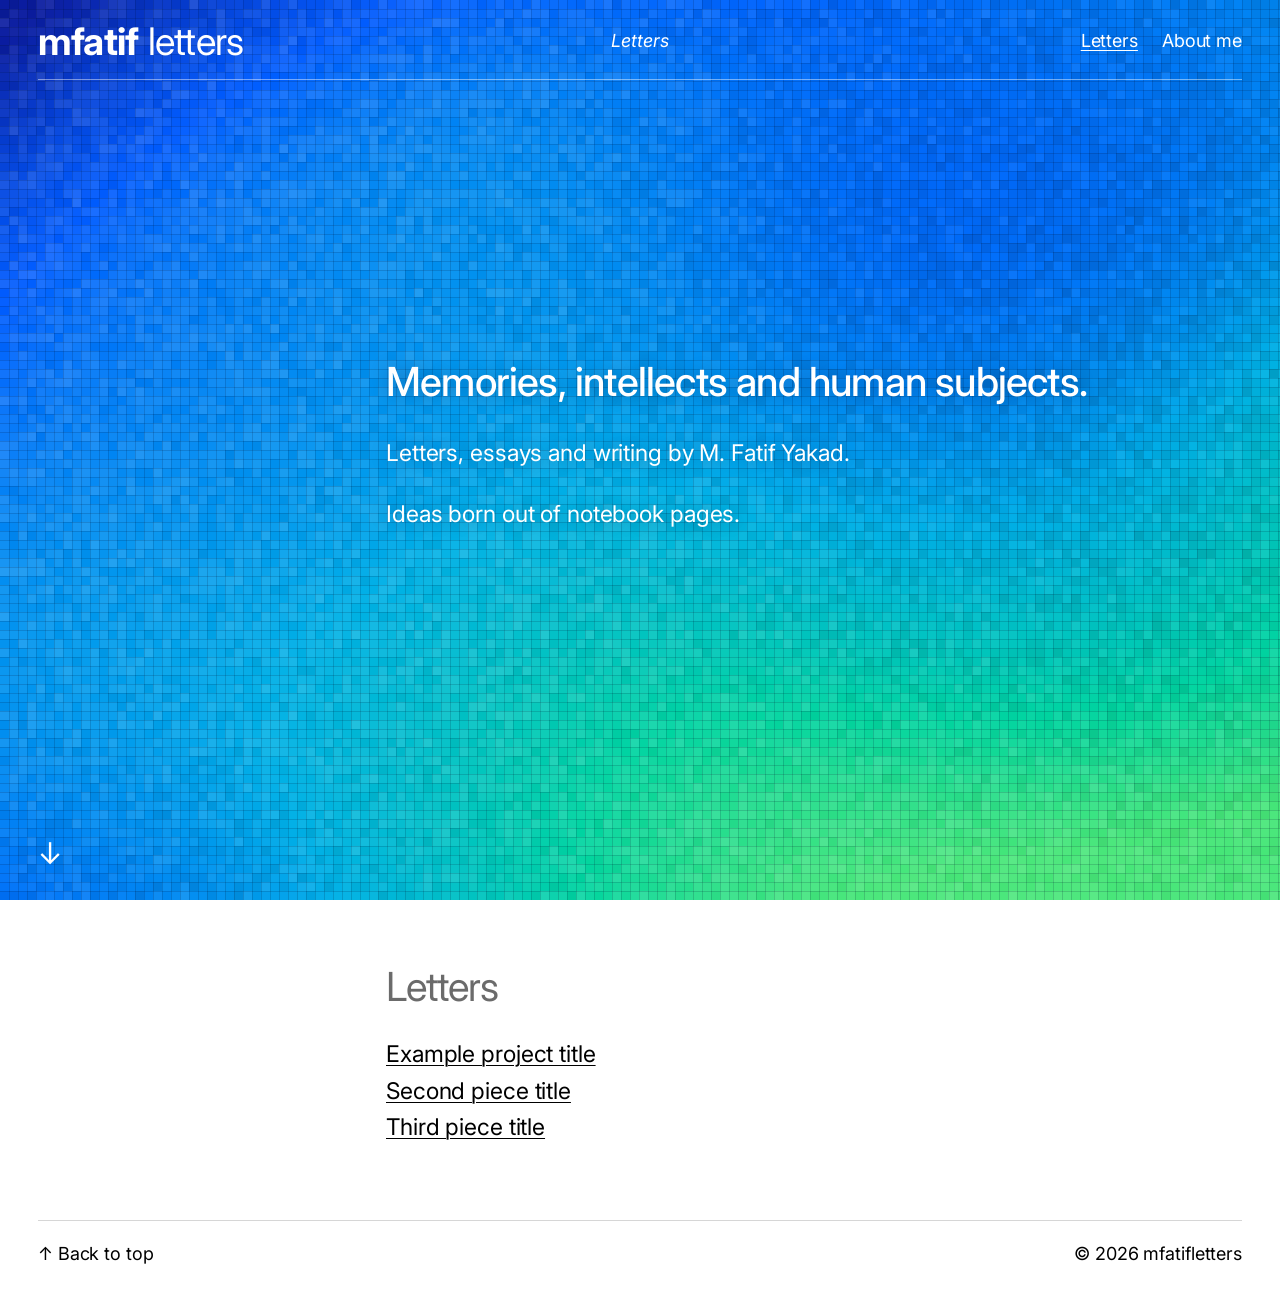
==== commit 54c656e9: "Letters run-down list, hero lines, About text and portrait slot - Main page: 'Letters' heading with " ====
--- a/index.html
+++ b/index.html
@@ -7,7 +7,7 @@
   <link rel="preconnect" href="https://fonts.googleapis.com">
   <link rel="preconnect" href="https://fonts.gstatic.com" crossorigin>
   <link href="https://fonts.googleapis.com/css2?family=Inter:ital,wght@0,400;0,500;0,700;1,400&display=swap" rel="stylesheet">
-  <link rel="stylesheet" href="assets/style.css?v=202610271630">
+  <link rel="stylesheet" href="assets/style.css?v=202610271708">
 </head>
 <body id="top">
   <section class="hero">
@@ -21,44 +21,27 @@
       </nav>
     </header>
     <div class="hero-text">
-      <h1>Headline goes here &mdash; one or two lines about who you are and what you write.</h1>
-      <p>First short line.<br>Second short line.<br>Third short line.</p>
-      <p>A slightly longer sentence about your work, background or what readers will find in these letters.</p>
+      <h1>Memories, intellects and human subjects.</h1>
+      <p>Letters, essays and writing by M. Fatif Yakad.</p>
+      <p>Ideas born out of notebook pages.</p>
     </div>
     <a class="hero-down" href="#letters" aria-label="Scroll to letters">&darr;</a>
   </section>
 
-  <main class="layout" id="letters">
-    <aside class="side">
-      <h2>Letters</h2>
-      <p>All writing, newest first.</p>
-    </aside>
-    <div class="body">
-      <!-- One <li> per piece of writing, newest first. Each title links to its own page in letters/. -->
-      <ul class="letters">
-        <li>
-          <a href="letters/example-project.html">Example project title</a>
-          <span class="meta">Date &middot; Category</span>
-          <p>One-line summary of the piece.</p>
-        </li>
-        <li>
-          <a href="letters/example-project.html">Second piece title</a>
-          <span class="meta">Date &middot; Category</span>
-          <p>One-line summary of the piece.</p>
-        </li>
-        <li>
-          <a href="letters/example-project.html">Third piece title</a>
-          <span class="meta">Date &middot; Category</span>
-          <p>One-line summary of the piece.</p>
-        </li>
-      </ul>
-    </div>
+  <main class="rundown" id="letters">
+    <h2>Letters</h2>
+    <!-- One line per piece of writing, newest first. Each title links to its own page in letters/. -->
+    <ul>
+      <li><a href="letters/example-project.html">Example project title</a></li>
+      <li><a href="letters/example-project.html">Second piece title</a></li>
+      <li><a href="letters/example-project.html">Third piece title</a></li>
+    </ul>
   </main>
 
   <footer class="foot">
     <a href="#top">&uarr; Back to top</a>
     <span>&copy; 2026 mfatifletters</span>
   </footer>
-  <script src="assets/hero.js?v=202610271630"></script>
+  <script src="assets/hero.js?v=202610271708"></script>
 </body>
 </html>
--- a/assets/style.css
+++ b/assets/style.css
@@ -69,12 +69,11 @@
 .body li { margin-bottom: 8px; }
 .body blockquote { margin: 36px 0; padding-left: 24px; border-left: 2px solid var(--teal); font-style: italic; }
 
-/* Letters list (main page) — text only */
-.body .letters { list-style: none; margin: 0; padding: 0; }
-.letters li { padding: 0 0 28px; margin: 0 0 28px; border-bottom: 1px solid var(--line); }
-.letters a { font-size: 32px; font-weight: 500; line-height: 1.2; letter-spacing: -0.015em; }
-.letters .meta { display: block; font-size: 18px; font-style: italic; margin-top: 8px; }
-.letters p { margin: 6px 0 0; }
+/* Letters run-down (main page): a heading and one underlined line per piece */
+.rundown { padding: 64px var(--gutter) 72px calc(var(--gutter) + var(--side) + 48px); }
+.rundown h2 { font-size: 40px; font-weight: 400; color: var(--grey); letter-spacing: -0.02em; line-height: 1.15; margin: 0 0 28px; }
+.rundown ul { list-style: none; margin: 0; padding: 0; }
+.rundown li { margin: 0 0 4px; }
 
 /* About page portrait */
 .portrait { aspect-ratio: 3 / 4; background: var(--empty); position: relative; overflow: hidden; }
@@ -82,7 +81,7 @@
   content: "Portrait"; position: absolute; inset: 0; display: flex; align-items: center; justify-content: center;
   font-size: 16px; color: var(--grey);
 }
-.portrait img { width: 100%; height: 100%; object-fit: cover; display: block; }
+.portrait img { width: 100%; height: 100%; object-fit: cover; display: block; filter: grayscale(1); }
 
 /* Footer */
 .foot {
@@ -126,7 +125,7 @@
   .layout { grid-template-columns: minmax(0, 1fr); gap: 28px; padding-top: 32px; }
   .side dd { margin-bottom: 12px; }
   .body h1, .hero-text h1 { font-size: 30px; }
-  .letters a { font-size: 25px; }
-  .hero-text { padding-left: var(--gutter); }
+  .hero-text, .rundown { padding-left: var(--gutter); }
+  .rundown h2 { font-size: 30px; }
   .about .portrait { max-width: 260px; }
 }
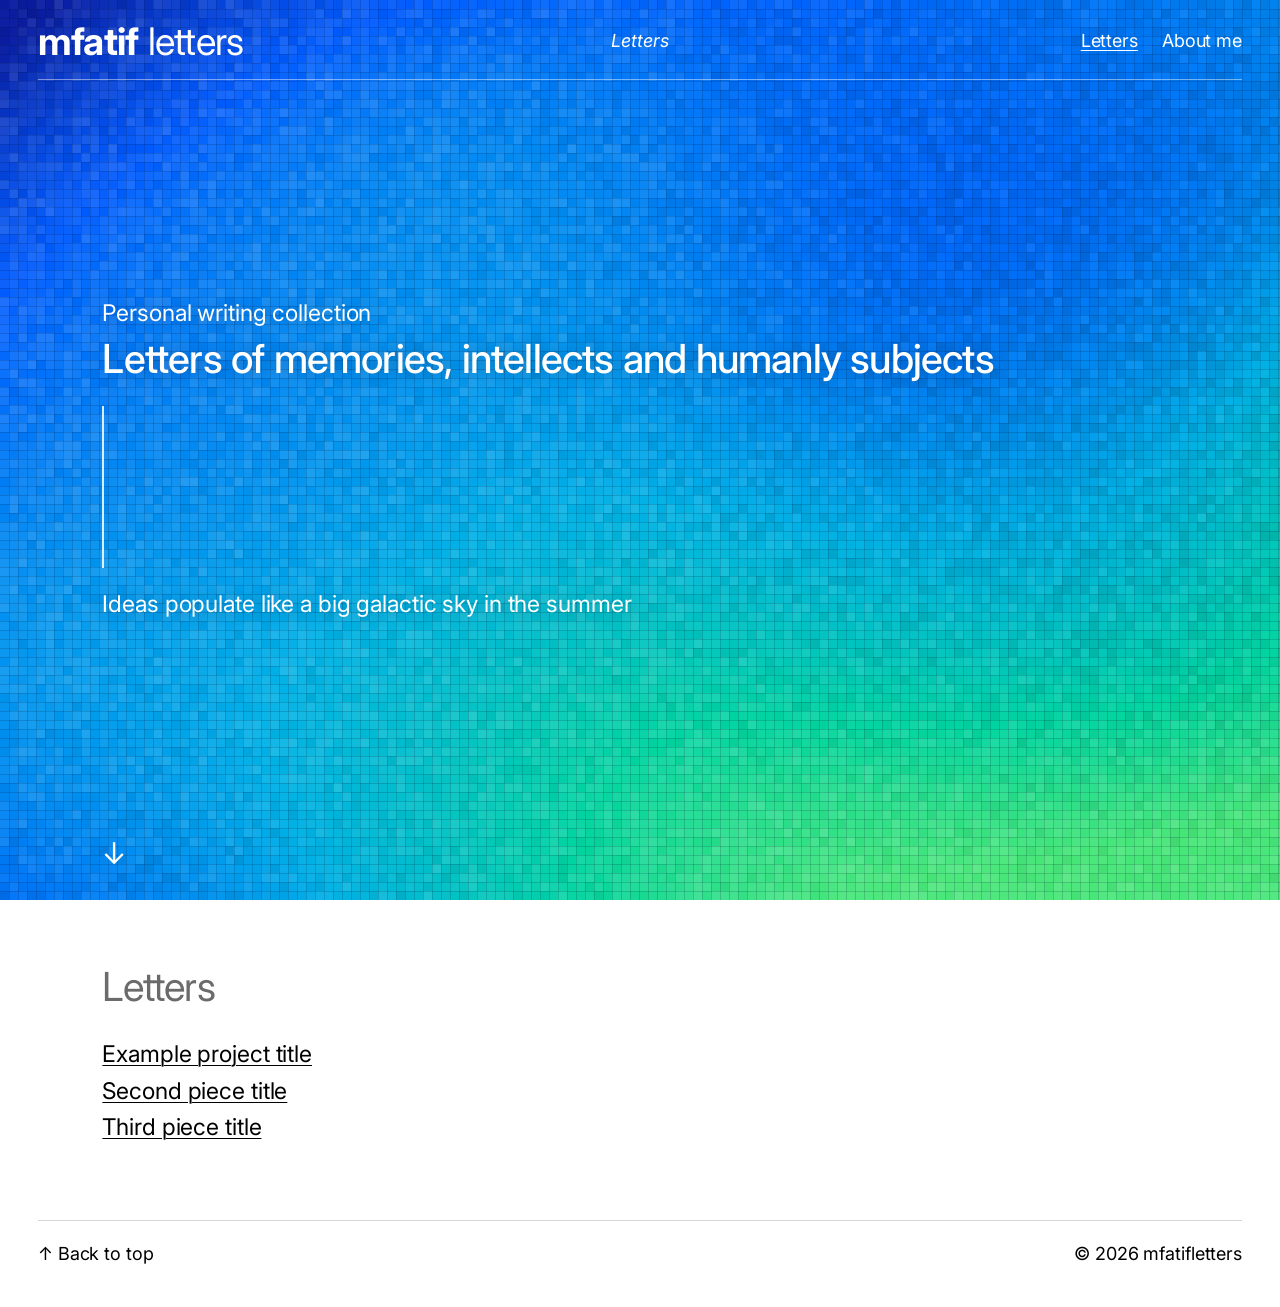
==== commit 64519c84: "Re-lay hero text after mockup and lean it left Kicker line, headline, vertical rule, closing line; h" ====
--- a/index.html
+++ b/index.html
@@ -7,7 +7,7 @@
   <link rel="preconnect" href="https://fonts.googleapis.com">
   <link rel="preconnect" href="https://fonts.gstatic.com" crossorigin>
   <link href="https://fonts.googleapis.com/css2?family=Inter:ital,wght@0,400;0,500;0,700;1,400&display=swap" rel="stylesheet">
-  <link rel="stylesheet" href="assets/style.css?v=202610271708">
+  <link rel="stylesheet" href="assets/style.css?v=202610271727">
 </head>
 <body id="top">
   <section class="hero">
@@ -21,9 +21,10 @@
       </nav>
     </header>
     <div class="hero-text">
-      <h1>Memories, intellects and human subjects.</h1>
-      <p>Letters, essays and writing by M. Fatif Yakad.</p>
-      <p>Ideas born out of notebook pages.</p>
+      <p class="kicker">Personal writing collection</p>
+      <h1>Letters of memories, intellects and humanly subjects</h1>
+      <span class="hero-rule" aria-hidden="true"></span>
+      <p>Ideas populate like a big galactic sky in the summer</p>
     </div>
     <a class="hero-down" href="#letters" aria-label="Scroll to letters">&darr;</a>
   </section>
@@ -42,6 +43,6 @@
     <a href="#top">&uarr; Back to top</a>
     <span>&copy; 2026 mfatifletters</span>
   </footer>
-  <script src="assets/hero.js?v=202610271708"></script>
+  <script src="assets/hero.js?v=202610271727"></script>
 </body>
 </html>
--- a/assets/style.css
+++ b/assets/style.css
@@ -12,6 +12,7 @@
   --gutter: 38px;
   --side: 300px;          /* left details column */
   --body: 1120px;         /* max width of the main text column */
+  --lean: max(var(--gutter), 8vw); /* left edge of the hero text and Letters list */
   --sans: "Inter", "Helvetica Neue", Helvetica, Arial, sans-serif;
 }
 
@@ -70,7 +71,7 @@
 .body blockquote { margin: 36px 0; padding-left: 24px; border-left: 2px solid var(--teal); font-style: italic; }
 
 /* Letters run-down (main page): a heading and one underlined line per piece */
-.rundown { padding: 64px var(--gutter) 72px calc(var(--gutter) + var(--side) + 48px); }
+.rundown { padding: 64px var(--gutter) 72px var(--lean); }
 .rundown h2 { font-size: 40px; font-weight: 400; color: var(--grey); letter-spacing: -0.02em; line-height: 1.15; margin: 0 0 28px; }
 .rundown ul { list-style: none; margin: 0; padding: 0; }
 .rundown li { margin: 0 0 4px; }
@@ -103,13 +104,15 @@
 .hero .top::after { background: rgba(255, 255, 255, .45); }
 .hero .menu a.active, .hero .menu a:hover { text-decoration-color: #fff; }
 .hero-text {
-  margin: auto 0; padding: 40px var(--gutter) 40px calc(var(--gutter) + var(--side) + 48px);
-  max-width: calc(var(--gutter) + var(--side) + 48px + 900px);
+  margin: auto 0; padding: 40px var(--gutter) 40px var(--lean);
+  max-width: calc(var(--lean) + 1200px);
   text-shadow: 0 1px 18px rgba(0, 10, 50, .3); cursor: auto;
 }
-.hero-text h1 { font-size: 40px; font-weight: 500; line-height: 1.15; letter-spacing: -0.02em; margin: 0 0 32px; }
-.hero-text p { margin: 0 0 28px; }
-.hero-down { align-self: flex-start; margin: 0 0 32px var(--gutter); font-size: 30px; line-height: 1; text-decoration: none; }
+.hero-text .kicker { margin: 0 0 6px; }
+.hero-text h1 { font-size: 40px; font-weight: 500; line-height: 1.15; letter-spacing: -0.02em; margin: 0; }
+.hero-rule { display: block; width: 2px; height: clamp(90px, 18vh, 170px); background: rgba(255, 255, 255, .85); margin: 24px 0 20px; }
+.hero-text p { margin: 0; }
+.hero-down { align-self: flex-start; margin: 0 0 32px var(--lean); font-size: 30px; line-height: 1; text-decoration: none; }
 .hero-down:hover { transform: translateY(3px); }
 
 @media (max-width: 1100px) {
@@ -125,7 +128,6 @@
   .layout { grid-template-columns: minmax(0, 1fr); gap: 28px; padding-top: 32px; }
   .side dd { margin-bottom: 12px; }
   .body h1, .hero-text h1 { font-size: 30px; }
-  .hero-text, .rundown { padding-left: var(--gutter); }
   .rundown h2 { font-size: 30px; }
   .about .portrait { max-width: 260px; }
 }
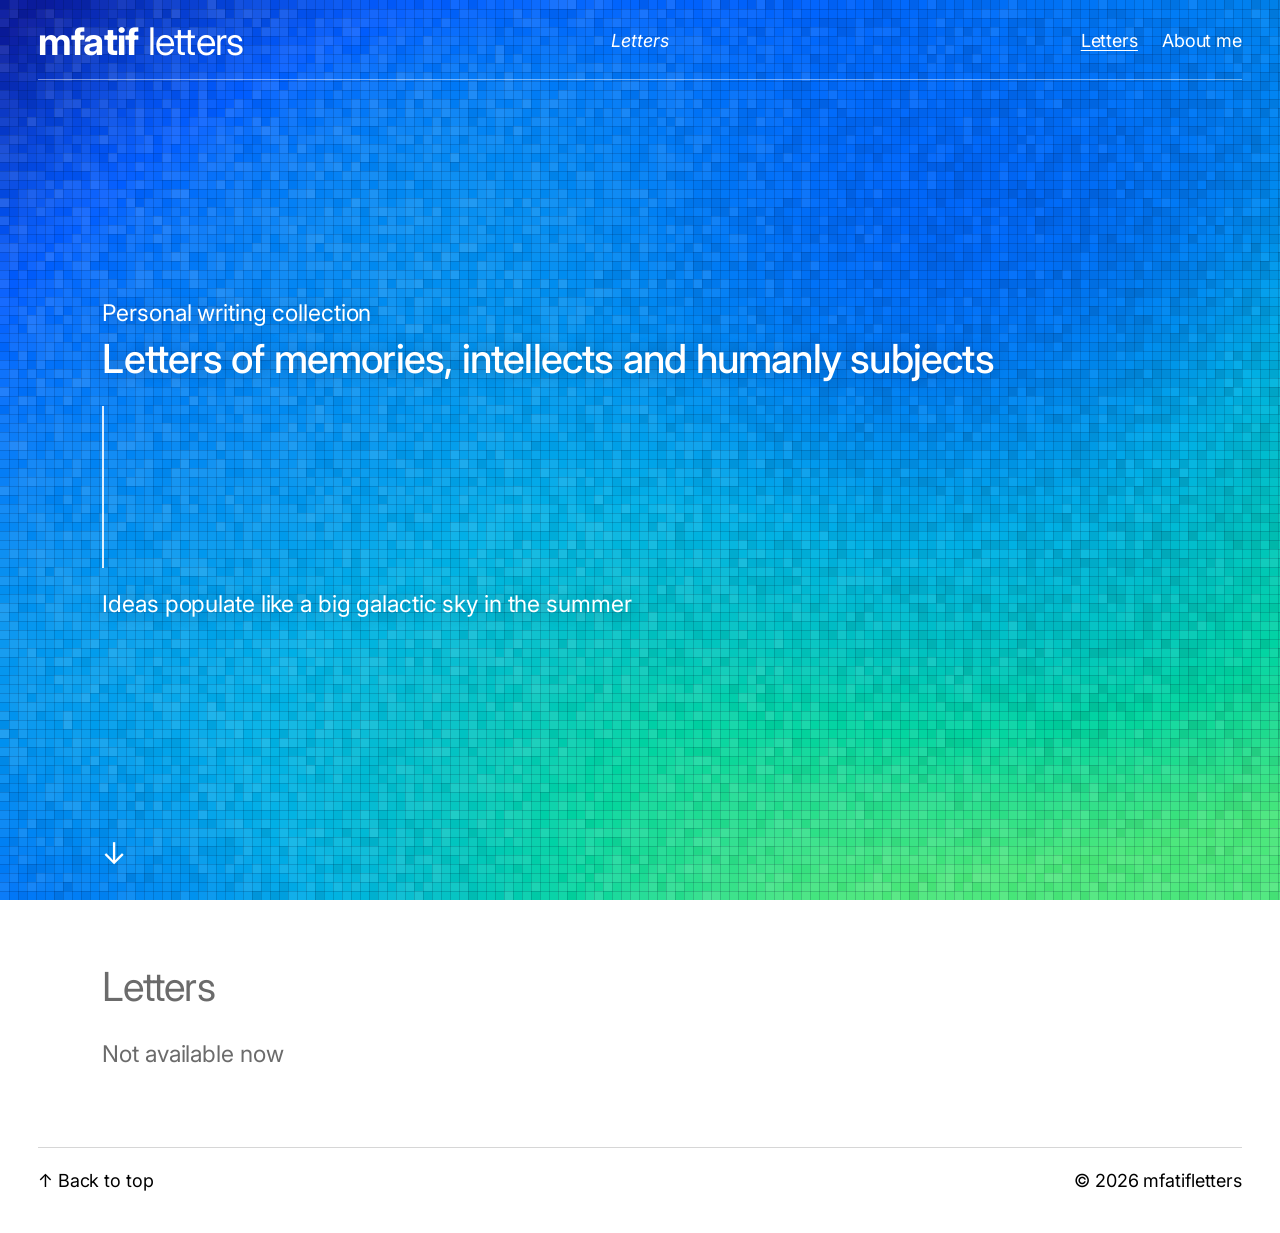
==== commit 4b3cb3bc: "About text as line-by-line run-down; Letters list shows 'Not available now' Co-Authored-By: Claude O" ====
--- a/index.html
+++ b/index.html
@@ -7,7 +7,7 @@
   <link rel="preconnect" href="https://fonts.googleapis.com">
   <link rel="preconnect" href="https://fonts.gstatic.com" crossorigin>
   <link href="https://fonts.googleapis.com/css2?family=Inter:ital,wght@0,400;0,500;0,700;1,400&display=swap" rel="stylesheet">
-  <link rel="stylesheet" href="assets/style.css?v=202610271727">
+  <link rel="stylesheet" href="assets/style.css?v=202610271734">
 </head>
 <body id="top">
   <section class="hero">
@@ -31,11 +31,11 @@
 
   <main class="rundown" id="letters">
     <h2>Letters</h2>
-    <!-- One line per piece of writing, newest first. Each title links to its own page in letters/. -->
+    <!-- One line per piece of writing, newest first, e.g.
+         <li><a href="letters/example-project.html">Title of the piece</a></li>
+         Remove the "Not available now" line when the first piece goes up. -->
     <ul>
-      <li><a href="letters/example-project.html">Example project title</a></li>
-      <li><a href="letters/example-project.html">Second piece title</a></li>
-      <li><a href="letters/example-project.html">Third piece title</a></li>
+      <li class="none">Not available now</li>
     </ul>
   </main>
 
@@ -43,6 +43,6 @@
     <a href="#top">&uarr; Back to top</a>
     <span>&copy; 2026 mfatifletters</span>
   </footer>
-  <script src="assets/hero.js?v=202610271727"></script>
+  <script src="assets/hero.js?v=202610271734"></script>
 </body>
 </html>
--- a/assets/style.css
+++ b/assets/style.css
@@ -75,6 +75,7 @@
 .rundown h2 { font-size: 40px; font-weight: 400; color: var(--grey); letter-spacing: -0.02em; line-height: 1.15; margin: 0 0 28px; }
 .rundown ul { list-style: none; margin: 0; padding: 0; }
 .rundown li { margin: 0 0 4px; }
+.rundown .none { color: var(--grey); }
 
 /* About page portrait */
 .portrait { aspect-ratio: 3 / 4; background: var(--empty); position: relative; overflow: hidden; }
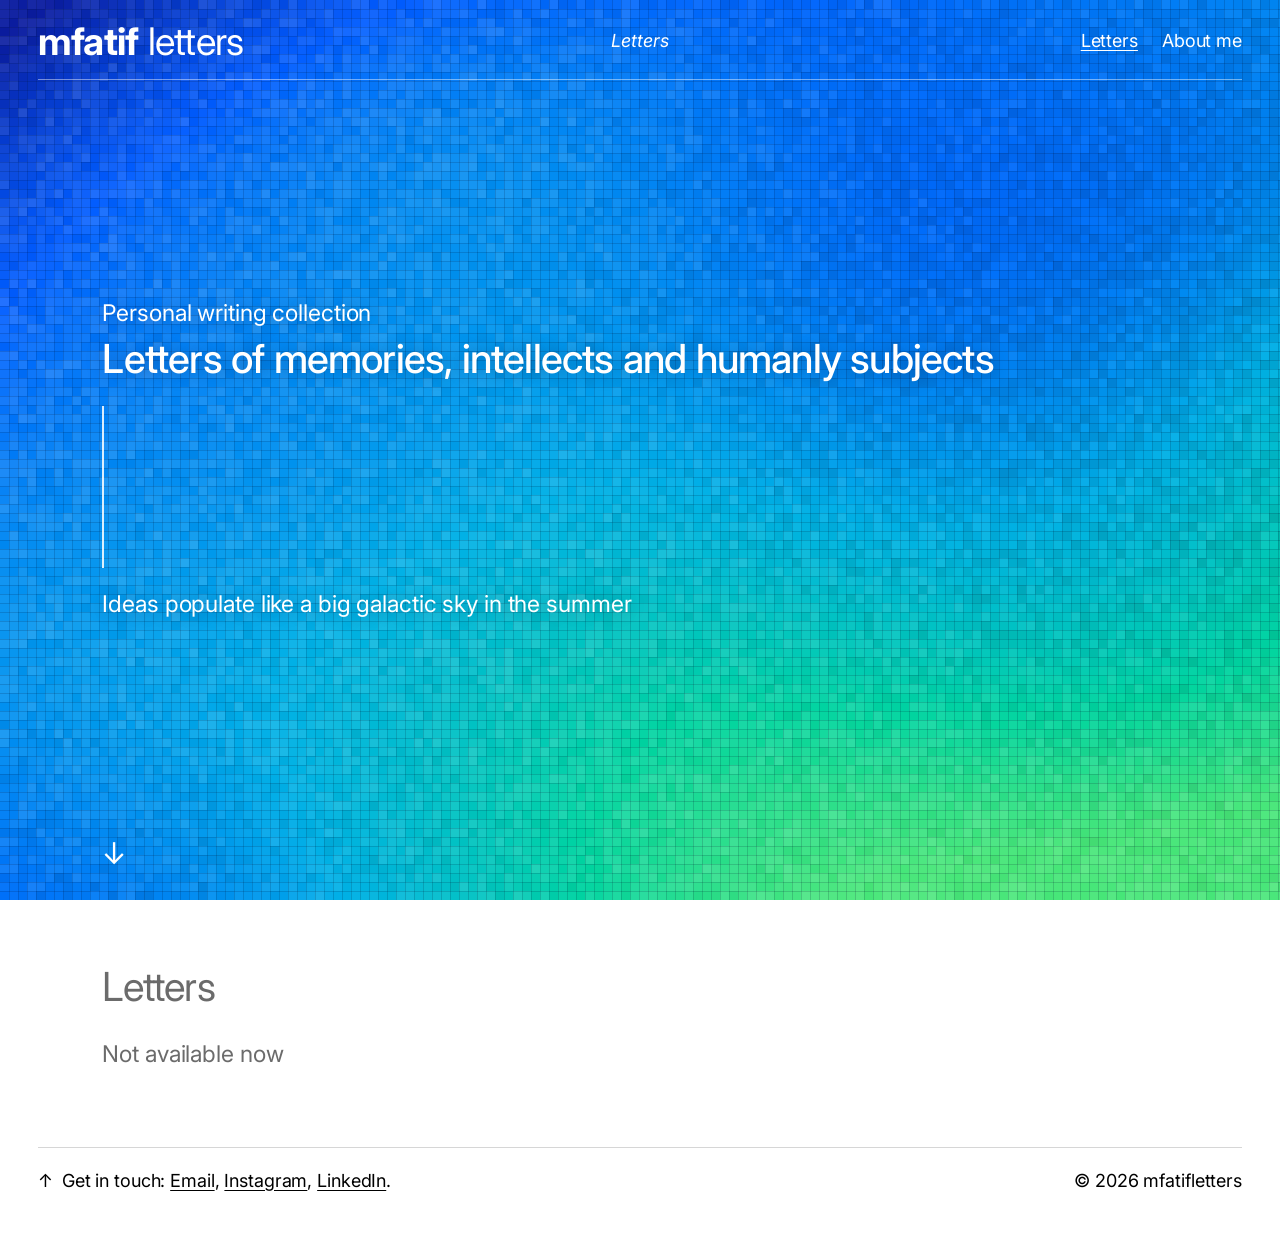
==== commit 57230f28: "Add email, Instagram and LinkedIn links to About and every footer Co-Authored-By: Claude Opus 5.5 <n" ====
--- a/index.html
+++ b/index.html
@@ -7,7 +7,7 @@
   <link rel="preconnect" href="https://fonts.googleapis.com">
   <link rel="preconnect" href="https://fonts.gstatic.com" crossorigin>
   <link href="https://fonts.googleapis.com/css2?family=Inter:ital,wght@0,400;0,500;0,700;1,400&display=swap" rel="stylesheet">
-  <link rel="stylesheet" href="assets/style.css?v=202610271734">
+  <link rel="stylesheet" href="assets/style.css?v=202610271740">
 </head>
 <body id="top">
   <section class="hero">
@@ -40,9 +40,9 @@
   </main>
 
   <footer class="foot">
-    <a href="#top">&uarr; Back to top</a>
+    <span><a href="#top" aria-label="Back to top">&uarr;</a>&ensp;Get in touch: <a href="mailto:fatif_yakat@hotmail.com">Email</a>, <a href="https://www.instagram.com/rastafatifh/" target="_blank" rel="noopener">Instagram</a>, <a href="https://www.linkedin.com/in/fatif-yakat-3398b2253/" target="_blank" rel="noopener">LinkedIn</a>.</span>
     <span>&copy; 2026 mfatifletters</span>
   </footer>
-  <script src="assets/hero.js?v=202610271734"></script>
+  <script src="assets/hero.js?v=202610271740"></script>
 </body>
 </html>
--- a/assets/style.css
+++ b/assets/style.css
@@ -90,7 +90,8 @@
   display: flex; justify-content: space-between; flex-wrap: wrap; gap: 12px;
   margin: 0 var(--gutter); padding: 20px 0 40px; border-top: 1px solid var(--line); font-size: 18px;
 }
-.foot a { text-decoration: none; }
+.foot a { text-decoration: underline; }
+.foot a[href="#top"] { text-decoration: none; }
 
 /* Full-screen tile visual (main page) */
 .hero {
